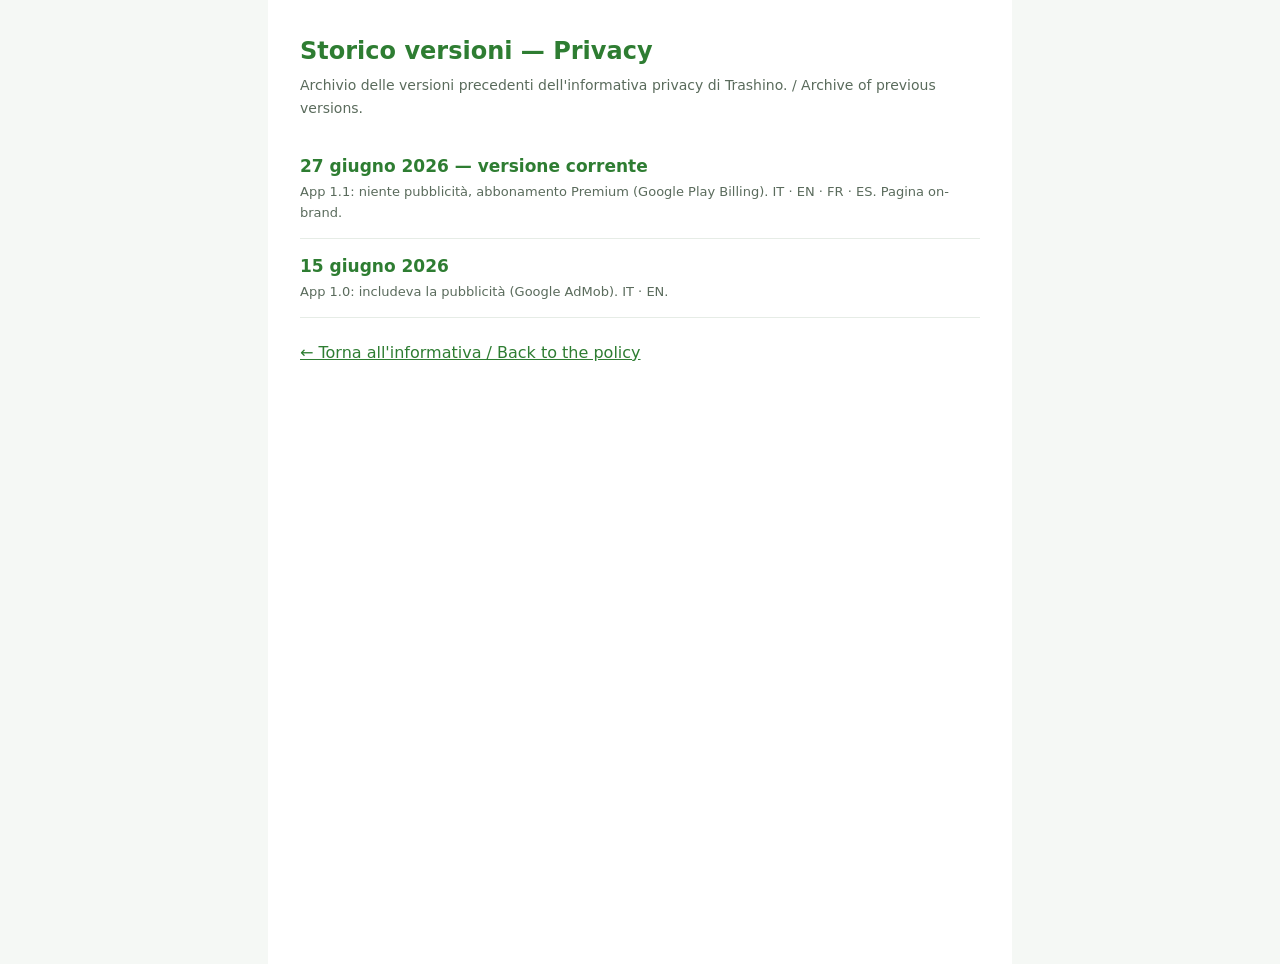
==== versions/index.html @ 9bf091b3 "Privacy: 4 lingue (IT/EN/FR/ES) + versioning storico - index.html ora copre TUTTE le lingue dell'app" ====
<!DOCTYPE html>
<html lang="it">
<head>
<meta charset="utf-8">
<meta name="viewport" content="width=device-width, initial-scale=1">
<title>Trashino — Privacy: storico versioni</title>
<link rel="stylesheet" href="../brand.tokens.css">
<style>
  body{font-family:system-ui,sans-serif;background:var(--tr-color-surface-app);color:var(--tr-color-ink-body);margin:0;line-height:1.6;}
  .wrap{max-width:680px;margin:0 auto;background:var(--tr-color-surface-card);min-height:100vh;padding:32px;}
  h1{color:var(--tr-color-forest-700);font-size:24px;margin:0 0 4px;}
  .muted{color:var(--tr-color-ink-muted);font-size:14px;margin:0 0 20px;}
  ul{list-style:none;padding:0;margin:0;}
  li{padding:14px 0;border-bottom:1px solid var(--tr-color-surface-border);}
  li a{color:var(--tr-color-forest-700);font-weight:600;text-decoration:none;font-size:17px;}
  li .note{color:var(--tr-color-ink-muted);font-size:13px;margin-top:2px;}
  .back{display:inline-block;margin-top:22px;color:var(--tr-color-forest-700);}
</style>
</head>
<body>
<div class="wrap">
  <h1>Storico versioni — Privacy</h1>
  <p class="muted">Archivio delle versioni precedenti dell'informativa privacy di Trashino. / Archive of previous versions.</p>
  <ul>
    <li>
      <a href="2026-06-27.html">27 giugno 2026 — versione corrente</a>
      <div class="note">App 1.1: niente pubblicità, abbonamento Premium (Google Play Billing). IT · EN · FR · ES. Pagina on-brand.</div>
    </li>
    <li>
      <a href="2026-06-15.html">15 giugno 2026</a>
      <div class="note">App 1.0: includeva la pubblicità (Google AdMob). IT · EN.</div>
    </li>
  </ul>
  <a class="back" href="../">← Torna all'informativa / Back to the policy</a>
</div>
</body>
</html>
---- brand.tokens.css ----
/* GENERATO da build/generate.dart — NON modificare a mano. */
/* Trashino design tokens → CSS custom properties. Fonte: tokens/trashino.tokens.json */
:root {
  /* color */
  --tr-color-forest-900: #14401A;
  --tr-color-forest-800: #1B5E20;
  --tr-color-forest-700: #2E7D32;
  --tr-color-forest-600: #388E3C;
  --tr-color-forest-500: #43A047;
  --tr-color-forest-400: #4CAF50;
  --tr-color-teal-500: #26A69A;
  --tr-color-teal-600: #00897B;
  --tr-color-mintGlow: #69F0AE;
  --tr-color-gold-300: #FFE082;
  --tr-color-gold-500: #FFC107;
  --tr-color-gold-700: #FFB300;
  --tr-color-gold-ink: #6D4C00;
  --tr-color-surface-mint50: #EAF7EE;
  --tr-color-surface-tint100: #F1F8E9;
  --tr-color-surface-tint200: #E8F5E9;
  --tr-color-surface-tintTeal: #E0F2F1;
  --tr-color-surface-app: #F5F8F5;
  --tr-color-surface-card: #FFFFFF;
  --tr-color-surface-border: #E6ECE6;
  --tr-color-ink-heading: #1B5E20;
  --tr-color-ink-body: #37474F;
  --tr-color-ink-muted: #5A6B5C;
  --tr-color-ink-faint: #9AA39A;
  --tr-color-ink-onColor: #FFFFFF;
  --tr-color-blush: #F48FB1;
  --tr-color-category-umido: #795548;
  --tr-color-category-plastica: #FFB300;
  --tr-color-category-carta: #1565C0;
  --tr-color-category-vetro: #2E7D32;
  --tr-color-category-indifferenziato: #546E7A;
  --tr-color-category-metallo: #9E9E9E;
  --tr-color-category-extra1: #D32F2F;
  --tr-color-category-extra2: #7B1FA2;
  --tr-color-category-extra3: #00897B;
  --tr-color-category-extra4: #EF6C00;
  --tr-color-category-extra5: #C2185B;
  --tr-color-category-extra6: #303F9F;
  --tr-color-semantic-success: #2E7D32;
  --tr-color-semantic-warning: #FFB300;
  --tr-color-semantic-error: #D32F2F;
  --tr-color-semantic-info: #26A69A;
  /* gradient */
  --tr-gradient-depth: linear-gradient(135deg, #14401A 0%, #1B5E20 34%, #2E7D32 68%, #26A69A 100%);
  --tr-gradient-premium: linear-gradient(135deg, #FFE082 0%, #FFC107 100%);
  /* fontFamily */
  --tr-fontFamily-display: Fredoka, Nunito, system-ui, sans-serif;
  --tr-fontFamily-script: Caveat, "Comic Sans MS", cursive;
  --tr-fontFamily-body: Inter, Roboto, system-ui, -apple-system, sans-serif;
  /* fontWeight */
  --tr-fontWeight-regular: 400;
  --tr-fontWeight-medium: 500;
  --tr-fontWeight-semibold: 600;
  --tr-fontWeight-bold: 700;
  --tr-fontWeight-black: 900;
  /* fontSize */
  --tr-fontSize-overline: 11px;
  --tr-fontSize-caption: 12px;
  --tr-fontSize-body: 14px;
  --tr-fontSize-bodyLg: 16px;
  --tr-fontSize-title: 19px;
  --tr-fontSize-headline: 22px;
  --tr-fontSize-display: 30px;
  --tr-fontSize-displayLg: 44px;
  /* lineHeight */
  --tr-lineHeight-tight: 1.1;
  --tr-lineHeight-snug: 1.3;
  --tr-lineHeight-normal: 1.5;
  /* letterSpacing */
  --tr-letterSpacing-wordmark: -1px;
  --tr-letterSpacing-tight: -0.5px;
  --tr-letterSpacing-normal: 0px;
  --tr-letterSpacing-overline: 0.8px;
  /* radius */
  --tr-radius-sm: 8px;
  --tr-radius-md: 12px;
  --tr-radius-lg: 14px;
  --tr-radius-xl: 16px;
  --tr-radius-2xl: 22px;
  --tr-radius-pill: 999px;
  /* space */
  --tr-space-1: 4px;
  --tr-space-2: 8px;
  --tr-space-3: 12px;
  --tr-space-4: 16px;
  --tr-space-5: 20px;
  --tr-space-6: 24px;
  /* shadow */
  --tr-shadow-card: 0px 2px 6px 0px #0000000D;
  --tr-shadow-brand: 0px 8px 24px 0px #2E7D3255;
  --tr-shadow-premium: 0px 2px 8px 0px #FFB30080;
  /* motion */
  --tr-motion-duration-tap: 120ms;
  --tr-motion-duration-beat: 640ms;
  --tr-motion-duration-entrance: 450ms;
  --tr-motion-duration-breathe: 2600ms;
  --tr-motion-easing-standard: cubic-bezier(0.4, 0, 0.2, 1);
  --tr-motion-easing-emphasized: cubic-bezier(0.2, 0, 0, 1);
  --tr-motion-easing-elastic: cubic-bezier(0.34, 1.56, 0.64, 1);
}
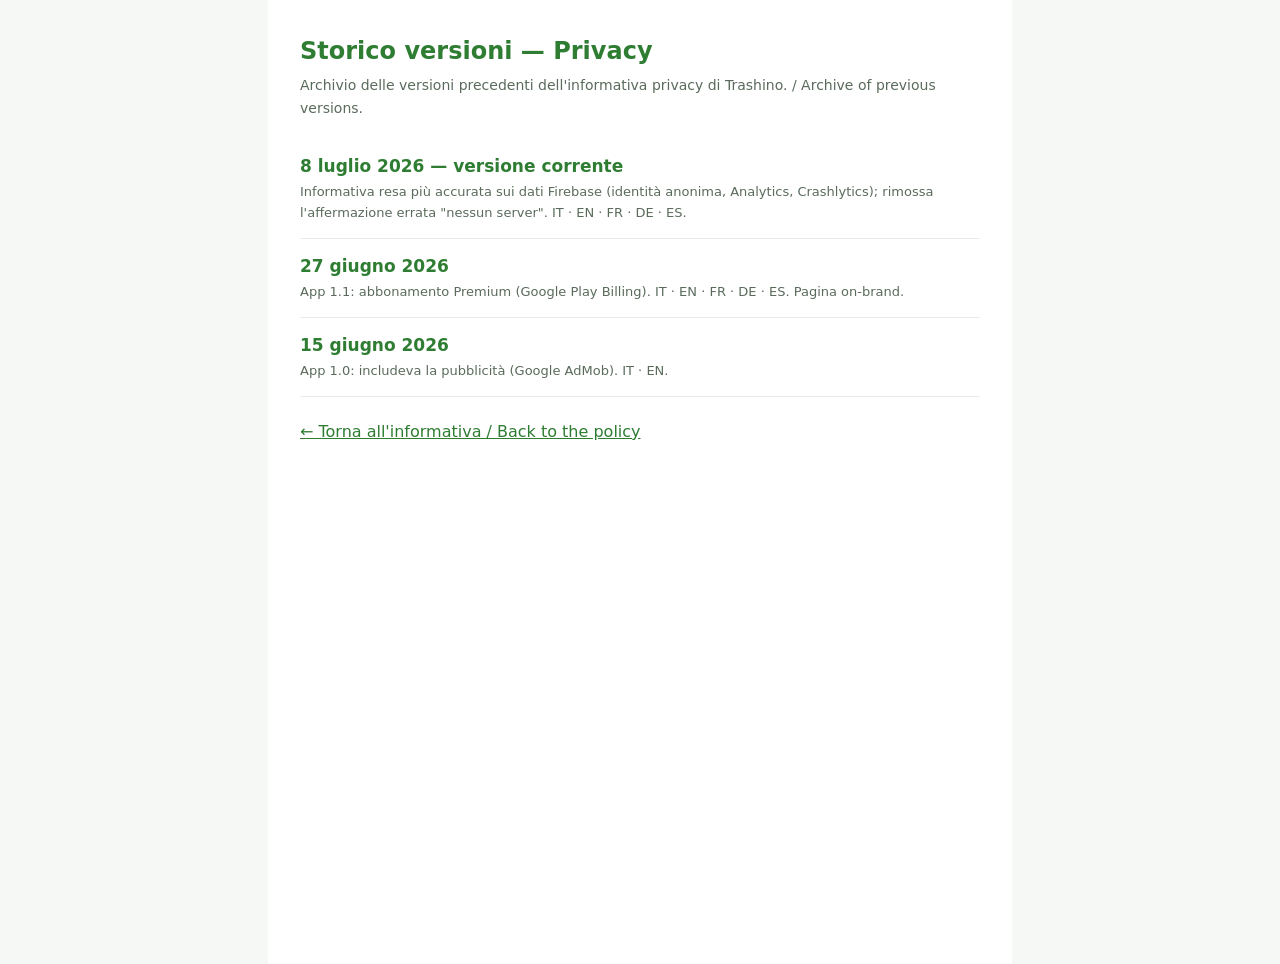
==== commit 54b59354: "privacy 2026-07-08: informativa più accurata sui dati Firebase - Corretta l'affermazione errata 'Non" ====
--- a/versions/index.html
+++ b/versions/index.html
@@ -23,8 +23,12 @@
   <p class="muted">Archivio delle versioni precedenti dell'informativa privacy di Trashino. / Archive of previous versions.</p>
   <ul>
     <li>
-      <a href="2026-06-27.html">27 giugno 2026 — versione corrente</a>
-      <div class="note">App 1.1: niente pubblicità, abbonamento Premium (Google Play Billing). IT · EN · FR · ES. Pagina on-brand.</div>
+      <a href="2026-07-08.html">8 luglio 2026 — versione corrente</a>
+      <div class="note">Informativa resa più accurata sui dati Firebase (identità anonima, Analytics, Crashlytics); rimossa l'affermazione errata "nessun server". IT · EN · FR · DE · ES.</div>
+    </li>
+    <li>
+      <a href="2026-06-27.html">27 giugno 2026</a>
+      <div class="note">App 1.1: abbonamento Premium (Google Play Billing). IT · EN · FR · DE · ES. Pagina on-brand.</div>
     </li>
     <li>
       <a href="2026-06-15.html">15 giugno 2026</a>
